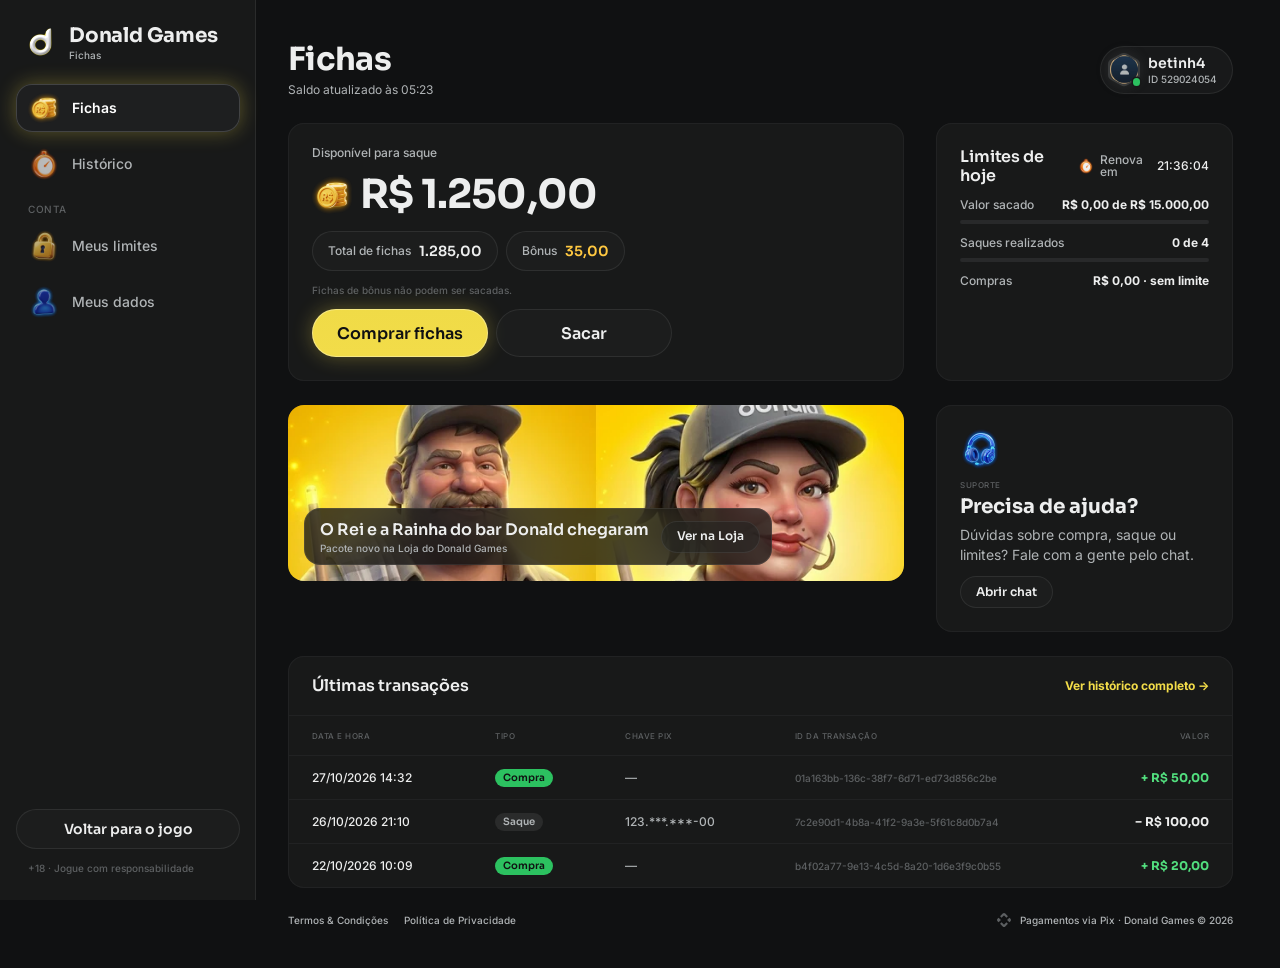
==== fichas/index.html @ b20ca2e7 "Donald Games · protótipo navegável gerado a partir do EstrelaGames (cores, logo, verso, Rei e Rainha" ====
<!doctype html>
<html lang="pt-BR">
<head>
<meta charset="utf-8">
<meta name="viewport" content="width=device-width, initial-scale=1, viewport-fit=cover">
<meta name="robots" content="noindex, nofollow">
<meta name="theme-color" content="#101112">
<title>Fichas · Donald Games</title>
<link rel="icon" href="../assets/ui/logo_icon.webp">
<link rel="preconnect" href="https://fonts.googleapis.com">
<link rel="preconnect" href="https://fonts.gstatic.com" crossorigin>
<link rel="stylesheet" href="https://fonts.googleapis.com/css2?family=Inter:wght@400;500;600;700&family=Sora:wght@600;700;800&display=swap">
<link rel="stylesheet" href="../css/tokens.css?v=20261027h">
<link rel="stylesheet" href="../css/ui.css?v=20261027h">
<link rel="stylesheet" href="fichas.css?v=20261027h">
</head>
<body>
<svg width="0" height="0" style="position:absolute" aria-hidden="true">
  <defs><clipPath id="hexclip" clipPathUnits="objectBoundingBox"><path id="hexpath" d=""/></clipPath></defs>
  <symbol id="i-chev-l-light" viewBox="0 0 320 512"><path d="M20.7 267.3c-6.2-6.2-6.2-16.4 0-22.6l192-192c6.2-6.2 16.4-6.2 22.6 0s6.2 16.4 0 22.6L54.6 256 235.3 436.7c6.2 6.2 6.2 16.4 0 22.6s-16.4 6.2-22.6 0l-192-192z"/></symbol>
  <symbol id="i-x" viewBox="0 0 384 512"><path d="M324.5 411.1c6.2 6.2 16.4 6.2 22.6 0s6.2-16.4 0-22.6L214.6 256 347.1 123.5c6.2-6.2 6.2-16.4 0-22.6s-16.4-6.2-22.6 0L192 233.4 59.5 100.9c-6.2-6.2-16.4-6.2-22.6 0s-6.2 16.4 0 22.6L169.4 256 36.9 388.5c-6.2 6.2-6.2 16.4 0 22.6s16.4 6.2 22.6 0L192 278.6 324.5 411.1z"/></symbol>
  <symbol id="i-check" viewBox="0 0 448 512"><path d="M438.6 105.4c12.5 12.5 12.5 32.8 0 45.3l-256 256c-12.5 12.5-32.8 12.5-45.3 0l-128-128c-12.5-12.5-12.5-32.8 0-45.3s32.8-12.5 45.3 0L160 338.7 393.4 105.4c12.5-12.5 32.8-12.5 45.3 0z"/></symbol>
  <symbol id="i-copy" viewBox="0 0 448 512"><path d="M208 0H332.1c12.7 0 24.9 5.1 33.9 14.1l67.9 67.9c9 9 14.1 21.2 14.1 33.9V336c0 26.5-21.5 48-48 48H208c-26.5 0-48-21.5-48-48V48c0-26.5 21.5-48 48-48zM48 128h80v64H64V448H256V416h64v48c0 26.5-21.5 48-48 48H48c-26.5 0-48-21.5-48-48V176c0-26.5 21.5-48 48-48z"/></symbol>
  <symbol id="i-pix" viewBox="0 0 24 24"><path d="M6.1 6.3 10.1 2.3a2.7 2.7 0 0 1 3.8 0l4 4-2.3 2.3-2.9-2.9a1 1 0 0 0-1.4 0L8.4 8.6 6.1 6.3zm11.8 11.4-4 4a2.7 2.7 0 0 1-3.8 0l-4-4 2.3-2.3 2.9 2.9a1 1 0 0 0 1.4 0l2.9-2.9 2.3 2.3zM2.3 10.1l1.6-1.6L7.4 12l-3.5 3.5-1.6-1.6a2.7 2.7 0 0 1 0-3.8zm19.4 0a2.7 2.7 0 0 1 0 3.8l-1.6 1.6-3.5-3.5 3.5-3.5 1.6 1.6z"/></symbol>
</svg>

<div class="fx">
  <aside class="side" id="side" aria-label="Menu"></aside>
  <div class="main">
    <header class="mtop" id="mtop"></header>
    <main class="page" id="page"></main>
    <footer class="foot" id="foot"></footer>
  </div>
</div>
<div class="veil" id="veil" hidden><section class="drawer" id="drawer" role="dialog" aria-modal="true"></section></div>
<div class="toast" id="toast"><span class="hint-pill" id="toastTxt"></span></div>

<script src="fichas.js?v=20261027h"></script>
</body>
</html>
---- css/tokens.css ----
/* Donald Games · tokens do DS EstrelaGames (Rjx31bgpOt4m1U8DVKyWtd · modo Donald Games), valores resolvidos 1:1 */
:root{
  color-scheme: dark;
  /* background */
  --bg-default:#101112; --bg-subtle:#181919; --bg-strong:#212223; --bg-raised:#28292a; --bg-inset:#010101; --bg-highlight:#ffffff14; --bg-chrome:#181919; --bg-divider:#28292a; --bg-band:#00000052;
  --bga-default-50:#10111280; --bga-default-75:#101112bf; --bga-subtle-50:#18191980; --bga-subtle-75:#181919bf;
  --bga-strong-25:#21222340; --bga-strong-50:#21222380; --bga-strong-75:#212223bf;
  --bga-secondary-16:#f2dc4929; --bga-secondary-32:#f2dc4952; --bga-accent-12:#ffc8411f;
  /* border */
  --border-muted:#ffffff14; --border-default:#212223; --border-strong:#383a3b; --border-focus:#f0db47;
  --border-hl-top:#ffffff29; --border-gold-top:#f5edb7e5; --border-gold-bottom:#f0db475c;
  /* text */
  --text-default:#edeeee; --text-muted:#b0b4b6; --text-link:#f2dc49; --text-subtle:#5d6062; --text-disabled:#454849;
  --text-brand:#f2dc49; --text-success:#52de7e; --text-error:#ff6b6e; --text-prize:#ffc841;
  --text-on-color:#ffffff; --text-on-color-muted:#ffffffd9; --text-on-color-subtle:#ffffffb2; --text-on-light:#101112;
  /* system */
  --sys-info:#fee41f; --sys-success:#2cc160; --sys-success-strong:#8cf0a9; --sys-warning:#ffbe2e; --sys-error:#ef4452;
  --sysa-success-25:#2cc16040; --sysa-error-25:#ef445240; --sysa-info-25:#3b74f540;
  --notification-error:#ef4452;
  /* effects */
  --hl-subtle:#ffffff29; --hl:#ffffff52; --hl-strong:#ffffff7a;
  --shadow-faint:#0000001f; --shadow-subtle:#0000003d; --shadow:#00000066; --shadow-strong:#00000080;
  --glow-info:#f0db4752; --glow-accent:#ffbe2e52; --glow-success:#52de7ea3; --glow-gold:#f2dc4952; --glow-blue:#f2dc49; --glow-red:#ff6b6e;
  /* surfaces */
  --surface-card-top:#181919; --surface-card-bottom:#101112; --surface-elevated-top:#28292a; --surface-elevated-bottom:#181919;
  /* buttons */
  --btn-primary-top:#f0db47; --btn-primary-bg:#796e29; --btn-secondary-border:#fee41f;
  --btn-disabled-top:#28292a; --btn-disabled-bg:#28292a; --btn-disabled-text:#454849;
  /* tabs */
  --tab-default-text:#b0b4b6; --tab-container:#212223; --input-border:#212223;
  --tab-padrao:#f0db47; --tab-padrao-tint:#f0db473d; --tab-rosa:#e93d82; --tab-rosa-tint:#e93d823d;
  /* games */
  --game-truco:#e5484d; --game-paulista:#3b74f5; --game-cacheta:#8752f2; --game-tranca:#2cc160; --game-buraco:#1f9a4a;
  --game-poker:#0fa968; --game-sinuca:#2fa35a; --game-todos:#fee41f; --game-domino:#14b8a6; --game-dama:#f76b15; --game-xadrez:#5b6cff;
  --game-paulista-tint:#3b74f53d; --game-truco-tint:#e5484d3d; --game-cacheta-tint:#8752f23d; --game-buraco-tint:#1f9a4a3d;
  /* crew */
  --crew-engenheiro:#4fb3ff; --crew-comandante:#f5c542; --crew-piloto:#ff5a36; --crew-navegador:#e86bff; --crew-explorador:#4dffb8;
  --crew-bar:#ff9f43; --crew-reis:#34d399; --crew-nobru:#3d8bff; --crew-inhui:#ff4fb0;
  /* stake / table */
  --stake-padrao-top:#4d440b; --stake-padrao-bottom:#282409; --stake-iniciante-top:#1f9a4a; --stake-iniciante-bottom:#1f502c;
  --table-card-top:#1f5a4a; --table-card-bottom:#0f2e2a; --table-stake:#ffc841;
  --plus-bg:#52de7e; --plus-icon:#101112;
  /* cards */
  --card-face:#ffffff; --card-border:#9ea2a4; --suit-red:#c72c3d; --suit-black:#141922; --back-top:#5f571e; --back-bottom:#342d00;
  /* seat timer */
  --seat-timer-track:#ffffff1f; --seat-timer:#fee41f;
  /* type */
  --f-display:"Sora", "Inter", system-ui, sans-serif;
  --f-ui:"Inter", system-ui, -apple-system, sans-serif;
  --f-call:"Industry", "Sora", sans-serif;
  /* marca · Donald Games (sobrescreve) */
  --back-top:#5f571e; --back-bottom:#282409; --btn-primary-text:#101112; --btn-primary-bg:#f2dc49; --crew-nobru:#FEE41F; --crew-inhui:#FEE41F; --crew-rainhadonald:#F2DC49;
}
/* estilos de texto do DS */
.t-d3xl{font:700 64px/1.2 var(--f-display);letter-spacing:-.02em}
.t-d2xl{font:700 48px/1.2 var(--f-display);letter-spacing:-.02em}
.t-dxl{font:700 40px/1.2 var(--f-display);letter-spacing:-.02em}
.t-dl{font:700 32px/1.2 var(--f-display);letter-spacing:-.02em}
.t-dm{font:700 24px/1.2 var(--f-display);letter-spacing:-.01em}
.t-ds{font:700 20px/1.2 var(--f-display);letter-spacing:-.01em}
.t-dxs{font:600 16px/1.2 var(--f-display)}
.t-d2xs{font:600 14px/1.2 var(--f-display)}
.t-d3xs{font:600 12px/1.2 var(--f-display)}
.t-hm{font:700 20px/1.2 var(--f-ui)}
.t-ll{font:500 16px/1 var(--f-ui)} .t-lm{font:500 14px/1 var(--f-ui)} .t-ls{font:500 12px/1 var(--f-ui)} .t-lxs{font:500 10px/1 var(--f-ui)} .t-l2xs{font:500 8px/1 var(--f-ui)}
.t-link{font:700 12px/1.5 var(--f-ui)}
.t-p2xl{font:400 20px/1.5 var(--f-ui)} .t-pm{font:400 14px/1.5 var(--f-ui)} .t-ps{font:400 12px/1.5 var(--f-ui)}
---- css/ui.css ----
/* EstrelaGames · base + componentes do DS (Apple Gamer Style · Glass). Medidas 1:1 com o Figma (frame 375). */
*{box-sizing:border-box}
html,body{height:100%;margin:0}
body{background:#05080c;color:var(--text-default);font-family:var(--f-ui);-webkit-font-smoothing:antialiased;overflow:hidden;-webkit-text-size-adjust:100%}
button{font:inherit;color:inherit;border:0;background:none;padding:0;margin:0;cursor:pointer;-webkit-tap-highlight-color:transparent;text-align:inherit}
button:focus-visible,[role="button"]:focus-visible{outline:2px solid var(--border-focus);outline-offset:2px}
/* cards clicáveis são div[role=button]: o WebKit (iPhone) não estica os filhos de um <button> com flex */
[role="button"]{cursor:pointer;-webkit-tap-highlight-color:transparent;-webkit-user-select:none;user-select:none;outline:0}
input{font:inherit;color:inherit;border:0;background:none;outline:0;padding:0;margin:0;min-width:0}
img,video{display:block;max-width:100%;user-select:none;-webkit-user-drag:none}
svg{display:block}
[hidden]{display:none!important}
.ic{flex:none;object-fit:contain;pointer-events:none}

/* ---------- aparelho ---------- */
.stage-wrap{position:fixed;inset:0;display:flex;align-items:center;justify-content:center}
.phone{position:relative;width:375px;height:812px;background:var(--bg-subtle);overflow:hidden;border-radius:48px;box-shadow:0 0 0 10px #0c1016,0 0 0 11px #2a3340,0 40px 80px rgba(0,0,0,.6);transform-origin:center;display:flex;flex-direction:column}
.status{position:relative;flex:none;height:44px;display:flex;align-items:center;justify-content:space-between;padding:0 26px 0 32px;font:600 15px/1 var(--f-ui);background:var(--bg-subtle);z-index:60;pointer-events:none}
.status .island{position:absolute;left:50%;top:10px;width:118px;height:32px;margin-left:-59px;border-radius:20px;background:#000}
.status .icons{display:flex;gap:6px;align-items:center}
.app{position:relative;flex:1;min-height:0;overflow:hidden}
@media (max-width:520px){
  .phone{width:100vw;height:100vh;height:100dvh;border-radius:0;box-shadow:none;transform:none!important}
  .status{display:none}
  .app{padding-top:env(safe-area-inset-top,0px)}
}
.scr{position:absolute;inset:0;display:flex;flex-direction:column;background:var(--bg-subtle);overflow:hidden}
.app>.scr{top:env(safe-area-inset-top,0px)}
@media (min-width:521px){.app>.scr{top:0}}
.scroll{flex:1;min-height:0;overflow-y:auto;overflow-x:hidden;-webkit-overflow-scrolling:touch;scrollbar-width:none;overscroll-behavior:contain}
.scroll::-webkit-scrollbar,.hscroll::-webkit-scrollbar{display:none}
/* linha com rolagem lateral: sem clip, sangra até a borda da tela (regra Oct 26) */
.hscroll{display:flex;overflow-x:auto;overflow-y:visible;scrollbar-width:none;margin:0 -8px;padding:0 8px;scroll-padding:0 8px;-webkit-overflow-scrolling:touch}

/* ---------- ícones 3D ---------- */
.i16{width:16px;height:16px}.i20{width:20px;height:20px}.i24{width:24px;height:24px}.i28{width:28px;height:28px}.i32{width:32px;height:32px}.i36{width:36px;height:36px}.i40{width:40px;height:40px}.i48{width:48px;height:48px}

/* ---------- header-game (Mobile · Glass) ---------- */
.hdr{position:relative;flex:none;height:64px;display:flex;align-items:center;gap:4px;padding:8px 12px;background:var(--bg-subtle);overflow:hidden;z-index:20}
.hdr::before{content:"";position:absolute;left:48px;top:-70px;width:280px;height:140px;border-radius:50%;background:var(--glow-blue);filter:blur(60px);opacity:.15;pointer-events:none}
.hdr .side{position:relative;flex:1;min-width:0;display:flex;align-items:center;gap:4px}
.hdr .logo{width:24px;height:36px;display:grid;place-items:center;flex:none}
.hdr .logo img{width:25px;height:24px}
.cpill{flex:1;min-width:0;height:34px;display:flex;align-items:center;gap:2px;padding:4px;border-radius:999px;background:linear-gradient(90deg,#52de7e1a,#21222306),var(--bga-strong-50);box-shadow:inset 0 0 0 1px var(--border-muted);overflow:hidden}
.cpill.bonus{padding:4px 8px 4px 4px;background:linear-gradient(90deg,#21222306,#ffc8411a),var(--bga-strong-50)}
.cpill .ic{width:24px;height:24px}
.cpill .t{flex:1;min-width:0;display:flex;flex-direction:column;gap:2px;text-align:left}
.cpill .t small{font:500 8px/1 var(--f-ui);color:var(--text-muted)}
.cpill .t b{font:700 12px/10px var(--f-ui);color:var(--text-default);white-space:nowrap;overflow:hidden;text-overflow:ellipsis}
.cpill.bonus .t b{color:var(--text-prize)}
.cpill .plus{width:20px;height:20px;border-radius:10px;background:var(--plus-bg);display:grid;place-items:center;flex:none}
.cpill .plus svg{width:12px;height:12px;fill:var(--plus-icon)}
.hbell{position:relative;width:36px;height:36px;border-radius:18px;background:var(--bga-strong-50);box-shadow:inset 0 0 0 1px var(--border-muted);display:grid;place-items:center;flex:none}
.hbell .ic{width:28px;height:28px}
.hbell i{position:absolute;left:28px;top:0;width:8px;height:8px;border-radius:50%;background:var(--notification-error)}
.hbell i[hidden]{display:none}

/* ---------- header-avatar (hexágono com borda da tripulação) ---------- */
.hav{position:relative;display:inline-block;flex:none;width:var(--w,44px);height:var(--h,48px)}
.hav .gl{position:absolute;left:-4.5%;top:0;width:109%;aspect-ratio:1;border-radius:50%;background:var(--cc);filter:blur(calc(var(--w,44px) * .16));opacity:.45;pointer-events:none}
.hav .hx{position:absolute;inset:0;-webkit-clip-path:url(#hexclip);clip-path:url(#hexclip);background:var(--cc)}
.hav .hx img{position:absolute;inset:2px;width:calc(100% - 4px);height:calc(100% - 4px);object-fit:cover;object-position:center top;-webkit-clip-path:url(#hexclip);clip-path:url(#hexclip);background:var(--bg-raised)}
.hav .on{position:absolute;left:77%;top:75%;width:23%;aspect-ratio:1;border-radius:50%;background:var(--sys-success);box-shadow:0 0 0 1.5px var(--bg-subtle)}
.hav.xs{--w:24px;--h:26px}.hav.s{--w:32px;--h:35px}.hav.m{--w:44px;--h:48px}.hav.l{--w:56px;--h:60px}
.hav.xs .hx img,.hav.s .hx img{inset:1.5px;width:calc(100% - 3px);height:calc(100% - 3px)}
.hav.empty{height:var(--w)}
.hav.empty .av0{position:absolute;inset:4.5%;width:91%;height:91%}
.hav.empty .add{position:absolute;left:63.6%;top:63.6%;width:27.3%;height:27.3%;border-radius:50%;background:var(--plus-bg);box-shadow:0 0 0 1.2px var(--bg-subtle);display:grid;place-items:center}
.hav.empty .add svg{width:58%;height:58%;fill:var(--plus-icon)}

/* ---------- avatar circular (avatar-estrela-games) ---------- */
.av{position:relative;display:inline-block;vertical-align:middle;flex:none;width:var(--s,48px);height:var(--s,48px);border-radius:50%;background:linear-gradient(180deg,var(--surface-elevated-top),var(--surface-elevated-bottom));box-shadow:inset 0 0 0 var(--bw,2px) #ffffff29}
.av img{position:absolute;inset:var(--bw,2px);width:calc(100% - 2*var(--bw,2px));height:calc(100% - 2*var(--bw,2px));border-radius:50%;object-fit:cover;object-position:center top}
.av.s{--s:32px;--bw:1px}.av.m{--s:48px;--bw:2px}.av.l{--s:80px;--bw:3px}.av.xl{--s:120px;--bw:4px}
.av .lvl{position:absolute;left:50%;bottom:-4px;transform:translateX(-50%);padding:1px 6px;border-radius:999px;background:var(--bg-raised);box-shadow:0 0 0 2px var(--bg-default);font:600 12px/14px var(--f-display);white-space:nowrap}
.av.empty .ph{position:absolute;inset:25%;width:50%;height:50%;fill:#ffffff52}
.av .addb{position:absolute;left:63.3%;top:63.3%;width:36.7%;height:36.7%;border-radius:50%;background:var(--plus-bg);display:grid;place-items:center;box-shadow:0 0 0 3px var(--bg-subtle)}
.av .addb svg{width:50%;height:50%;fill:#fff}

/* ---------- navbar-glass ---------- */
.nav{position:absolute;left:16px;right:16px;bottom:calc(12px + env(safe-area-inset-bottom,0px));height:64px;display:flex;align-items:stretch;padding:4px;border-radius:24px;background:var(--bga-strong-75);box-shadow:inset 0 0 0 1px var(--border-muted);-webkit-backdrop-filter:blur(24px);backdrop-filter:blur(24px);z-index:30}
.nav>button{position:relative;flex:1;min-width:0;display:flex;flex-direction:column;align-items:center;justify-content:center;border-radius:20px}
.nav>button .ic{width:32px;height:32px;opacity:.75}
.nav>button>span{font:500 10px/1 var(--f-ui);color:var(--text-subtle);white-space:nowrap}
.nav>button.on{flex:none;width:104px;justify-content:flex-end;gap:2px;padding-bottom:6px;background:var(--bga-secondary-16);box-shadow:inset 0 0 0 1px var(--hl-subtle),0 0 20px var(--glow-info)}
.nav>button.on .ic{position:absolute;left:28px;top:-14px;width:48px;height:48px;opacity:1}
.nav>button.on .lr{width:100%;display:flex;align-items:center;justify-content:space-between;padding:0 8px}
.nav>button.on .lr span{font:500 10px/1 var(--f-ui);color:var(--text-on-color)}
.nav .lr i{width:16px;height:16px;display:grid;place-items:center}
.nav .lr svg{width:10px;height:16px;fill:var(--text-on-color)}

/* ---------- game-block ---------- */
.gb{position:relative;flex:none;width:72px;height:64px;border-radius:16px;display:flex;flex-direction:column;align-items:center;justify-content:center;padding:4px 0;background:var(--tab-container);box-shadow:inset 0 0 0 1px var(--hl);font:500 10px/1 var(--f-ui);color:var(--text-on-color);white-space:nowrap}
.gb .ic{width:40px;height:40px}
.gb.on{justify-content:flex-end;padding:0 0 6px;background:var(--gc);box-shadow:0 4px 12px var(--gs,transparent)}
.gb.on .ic{position:absolute;left:50%;top:-12px;width:60px;height:60px;margin-left:-30px}
.gb .lk{position:absolute;right:4px;top:4px;width:14px;height:14px;opacity:.8}
.gb.on .lk{display:none}
.games-row{gap:8px;padding-top:12px;margin-top:-12px}
.games-row .gb{width:72px}

/* ---------- tabs ---------- */
.tabs{display:flex;gap:2px;height:44px;padding:4px;border-radius:12px;background:var(--bg-raised);box-shadow:inset 0 0 0 1px var(--input-border)}
.tabs>button{position:relative;flex:1;min-width:0;height:34px;border-radius:8px;display:flex;align-items:center;justify-content:center;padding:8px 16px;font:500 12px/1 var(--f-ui);color:var(--tab-default-text);white-space:nowrap}
.tabs>button.on{background:var(--tc-tint);font:700 12px/18px var(--f-ui);color:var(--text-default)}
.tabs>button.on::after{content:"";position:absolute;left:50%;bottom:0;width:24px;height:3px;margin-left:-12px;border-radius:2px;background:var(--tc);box-shadow:0 0 8px var(--tc)}
.tabs>button .lk{font:500 9px/1 var(--f-ui);margin-left:4px;opacity:.7}
.tabs{--tc:var(--tab-padrao);--tc-tint:var(--tab-padrao-tint)}
.tabs.t-azul{--tc:var(--game-paulista);--tc-tint:var(--game-paulista-tint)}
.tabs.t-vermelha{--tc:var(--game-truco);--tc-tint:var(--game-truco-tint)}
.tabs.t-roxa{--tc:var(--game-cacheta);--tc-tint:var(--game-cacheta-tint)}
.tabs.t-verde{--tc:var(--game-buraco);--tc-tint:var(--game-buraco-tint)}
.tabs.t-rosa{--tc:var(--tab-rosa);--tc-tint:var(--tab-rosa-tint)}

/* ---------- button-glass ---------- */
.btn{display:inline-flex;align-items:center;justify-content:center;gap:8px;white-space:nowrap;transition:transform .12s,filter .12s;flex:none}
.btn:active{transform:scale(.97)}
.btn.l{height:48px;padding:0 24px;border-radius:24px;font:600 16px/1.2 var(--f-display)}
.btn.m{height:40px;padding:0 20px;border-radius:20px;font:600 14px/1.2 var(--f-display)}
.btn.s{height:32px;padding:0 16px;border-radius:16px;font:600 12px/1.2 var(--f-display)}
.btn.xl{height:56px;padding:0 24px;border-radius:28px;font:600 16px/1.2 var(--f-display)}
.btn.m44{height:44px;border-radius:22px}
.btn.pri{background:linear-gradient(180deg,var(--btn-primary-top),var(--btn-primary-bg));box-shadow:inset 0 0 0 1px var(--hl),0 0 20px var(--glow-info);color:var(--btn-primary-text)}
.btn.sec{background:var(--bga-strong-50);box-shadow:inset 0 0 0 1px var(--border-muted);color:var(--text-default)}
.btn:disabled,.btn.dis{background:var(--btn-disabled-bg);box-shadow:none;color:var(--btn-disabled-text);pointer-events:none}
.btn.danger-txt{background:none;box-shadow:none;color:var(--text-error);font:500 14px/1 var(--f-ui)}
.btn.fill{flex:1;min-width:0}
.btn.wide{width:100%}
.btn .ic{width:20px;height:20px}

/* ---------- button-icon ---------- */
.bicon{width:40px;height:40px;border-radius:20px;display:grid;place-items:center;flex:none;background:var(--bga-strong-50);box-shadow:inset 0 0 0 1px var(--border-muted)}
.bicon .ic{width:24px;height:24px}
.bicon.s{width:32px;height:32px;border-radius:16px}.bicon.s .ic{width:20px;height:20px}
.bicon svg{width:14px;height:14px;fill:var(--text-default)}
.bicon.s28{width:28px;height:28px;border-radius:14px}.bicon.s28 svg{width:16px;height:16px}

/* ---------- tag ---------- */
.tag{display:inline-flex;align-items:center;gap:4px;padding:2px 8px;border-radius:999px;font:600 12px/14px var(--f-display);white-space:nowrap;flex:none}
.tag.neutral{background:#ffffff14;color:var(--text-muted)}
.tag.gold{background:#f2dc4929;color:var(--text-brand);box-shadow:inset 0 0 0 1px #f5edb78c}
.tag.success{background:var(--sys-success);color:var(--bg-default)}
.tag.danger{background:var(--sys-error);color:var(--text-default)}
.tag.info{background:var(--sys-info);color:var(--text-default)}
.tag.live{background:var(--sys-error);color:var(--text-default)}
.tag.beginner{background:var(--game-buraco);color:var(--text-default)}

/* ---------- section-title ---------- */
.stitle{display:flex;align-items:center;justify-content:space-between;gap:16px}
.stitle .tx{flex:1;min-width:0;display:flex;flex-direction:column;gap:2px}
.stitle b{font:700 20px/1.2 var(--f-display);letter-spacing:-.01em}
.stitle small{font:500 12px/1 var(--f-ui);color:var(--text-muted)}
.trow{display:flex;align-items:center;justify-content:space-between;gap:8px}
.trow b{font:600 14px/1.2 var(--f-display)}
.trow small{font:500 10px/1 var(--f-ui);color:var(--text-subtle)}

/* ---------- page-top ---------- */
.ptop{flex:none;display:flex;align-items:center;justify-content:space-between;gap:8px;padding:8px;min-height:45px}
.ptop .l{display:flex;align-items:center;gap:8px;min-width:0}
.ptop .back{width:28px;height:28px;border-radius:14px;display:grid;place-items:center;background:var(--bga-strong-50);box-shadow:inset 0 0 0 1px var(--border-muted);flex:none}
.ptop .back svg{width:10px;height:16px;fill:var(--text-default)}
.ptop .tx{display:flex;flex-direction:column;min-width:0}
.ptop .tx b{font:600 16px/1.2 var(--f-display);white-space:nowrap;overflow:hidden;text-overflow:ellipsis}
.ptop .tx small{display:flex;align-items:center;gap:4px;font:500 10px/1 var(--f-ui);color:var(--text-muted)}
.ptop .tx small i{width:6px;height:6px;border-radius:50%;background:var(--sys-success)}

/* ---------- input-search / input ---------- */
.search{display:flex;align-items:center;gap:8px;height:40px;padding:0 16px 0 12px;border-radius:20px;background:var(--bga-strong-50);box-shadow:inset 0 0 0 1px var(--border-muted)}
.search svg{width:16px;height:16px;fill:var(--text-muted);flex:none}
.search input{flex:1;font:500 12px/1 var(--f-ui);color:var(--text-default)}
.search input::placeholder{color:var(--text-muted)}
.field{display:flex;flex-direction:column;gap:8px}
.field>label{font:500 14px/1 var(--f-ui);color:var(--text-default)}
.field .box{display:flex;align-items:center;gap:8px;height:40px;padding:8px 12px;border-radius:12px;background:var(--bga-strong-50);box-shadow:inset 0 0 0 1px var(--border-muted)}
.field .box:focus-within{box-shadow:inset 0 0 0 1px var(--border-focus)}
.field .box input{flex:1;font:400 14px/1.5 var(--f-ui);color:var(--text-default)}
.field .box input::placeholder{color:var(--text-disabled)}
.field .box button svg{width:20px;height:20px;fill:var(--text-muted)}

/* ---------- otp ---------- */
.otp{display:flex;gap:8px;justify-content:center}
.otp .bx{width:48px;height:56px;border-radius:12px;background:#ffffff14;display:grid;place-items:center;font:700 24px/1.2 var(--f-display);color:var(--text-default);box-shadow:inset 0 0 0 1px var(--border-muted)}
.otp .bx.act{background:#ffffff1f;box-shadow:inset 0 0 0 2px var(--border-focus),0 0 12px var(--glow-info)}
.otp .bx.act::after{content:"";width:2px;height:24px;background:var(--border-focus);animation:blink 1s steps(1) infinite}
@keyframes blink{50%{opacity:0}}
.otp-in{position:absolute;opacity:0;pointer-events:none;width:1px;height:1px}

/* ---------- progress ---------- */
.prog{height:4px;border-radius:999px;background:#ffffff1f;overflow:hidden;flex:1}
.prog i{display:block;height:100%;border-radius:inherit;background:var(--tab-padrao);transition:width .3s}

/* ---------- stake-pill ---------- */
.stakes{position:relative;height:128px;overflow:hidden;margin:0 -8px}
.stakes .track{position:absolute;top:8px;left:50%;transform:translateX(-50%);display:flex;align-items:center;gap:8px;height:112px}
.sp{position:relative;flex:none;display:flex;flex-direction:column;border-radius:16px;padding:4px 4px 0;background:linear-gradient(180deg,var(--surface-elevated-top),var(--surface-card-bottom));box-shadow:inset 0 0 0 1px #ffffff29,0 16px 40px var(--shadow);transition:width .25s,height .25s}
.sp .st{position:relative;flex:1;align-self:stretch;border-radius:12px;display:flex;flex-direction:column;align-items:center;justify-content:center;gap:4px;background:linear-gradient(180deg,var(--stake-padrao-top),var(--stake-padrao-bottom));box-shadow:inset 0 0 0 1px var(--hl-subtle),inset 0 2px 8px var(--shadow)}
.sp .v{display:flex;align-items:center;gap:4px;font:600 14px/1.2 var(--f-display);white-space:nowrap}
.sp .v .ic{width:14px;height:14px}
.sp .q{position:absolute;top:4px;right:4px;display:flex;align-items:center;gap:3px;padding:2px 5px;border-radius:8px;background:var(--bga-strong-50);font:500 8px/1 var(--f-ui);white-space:nowrap}
.sp .q::before{content:"";width:5px;height:5px;border-radius:50%;background:var(--sys-success)}
.sp .tg{padding:2px 6px;border-radius:6px;background:var(--bga-strong-50);font:500 8px/1 var(--f-ui);color:var(--text-success)}
.sp .ft{flex:none;display:flex;align-items:center;justify-content:center;gap:3px;padding:4px 0 5px;white-space:nowrap}
.sp .ft small{font:500 8px/1 var(--f-ui);color:var(--text-muted)}
.sp .ft b{font:500 8px/1 var(--f-ui)}
.sp.ini .st{background:linear-gradient(180deg,var(--stake-iniciante-top),var(--stake-iniciante-bottom))}
.sp.S{width:68px;height:68px;padding:4px}
.sp.S .q,.sp.S .ft,.sp.S .tg{display:none}
.sp.M{width:88px;height:88px}
.sp.M .v{font:600 16px/1.2 var(--f-display)} .sp.M .v .ic{width:18px;height:18px}
.sp.L{width:112px;height:112px}
.sp.L .v{font:700 20px/1.2 var(--f-display);letter-spacing:-.01em} .sp.L .v .ic{width:24px;height:24px}
.sp.L .ft b{font:500 10px/1 var(--f-ui)}
.sp.on{box-shadow:inset 0 0 0 2px var(--btn-secondary-border),0 0 20px var(--glow-info)}
.sp.on .st{background:linear-gradient(180deg,var(--btn-primary-top),var(--btn-primary-bg))}
.sp.on.ini .st{background:linear-gradient(180deg,var(--stake-iniciante-top),var(--stake-iniciante-bottom))}
.stake-grid{display:grid;grid-template-columns:repeat(3,minmax(0,1fr));gap:12px}
.stake-grid .sp{width:auto;height:88px}

/* ---------- table-glass (mesa aberta) ---------- */
.tg-row{display:grid;grid-template-columns:repeat(2,minmax(0,1fr));gap:16px 8px}
.tgl{position:relative;height:92px;border-radius:46px;padding:4px;display:flex;background:linear-gradient(180deg,var(--surface-elevated-top),var(--surface-card-bottom));box-shadow:inset 0 0 0 1px #ffffff29,0 16px 40px var(--shadow);text-align:left}
.tgl .felt{flex:1;align-self:stretch;min-width:0;display:flex;align-items:center;padding:10px 12px 6px 70px;border-radius:41px;background:linear-gradient(180deg,var(--table-card-top),var(--table-card-bottom));box-shadow:inset 0 0 0 1px var(--hl-subtle),inset 0 2px 8px var(--shadow)}
.tgl .vals{display:flex;flex-direction:column;gap:4px;min-width:0}
.tgl .vals b{font:600 14px/1.2 var(--f-display);color:var(--table-stake);white-space:nowrap}
.tgl .vals small{font:500 10px/1 var(--f-ui);color:#ffffffb2;white-space:nowrap}
.tgl .seats{display:flex;align-items:center;gap:2px;height:20px}
.tgl .seats .pl{display:flex}
.tgl .seats .pl span{width:20px;height:20px;border-radius:10px;overflow:hidden;background:var(--cc);margin-right:-6px;box-shadow:0 0 0 1px var(--table-card-bottom)}
.tgl .seats .pl span img{width:100%;height:100%;object-fit:cover;object-position:center top}
.tgl .seats em{font:600 12px/14px var(--f-display);font-style:normal;margin-left:8px}
.tgl .tab{position:absolute;left:50%;top:-8px;transform:translateX(-50%);padding:2px 8px;border-radius:8px;background:var(--surface-elevated-top);box-shadow:inset 0 0 0 1px var(--border-muted);font:500 10px/12px var(--f-ui);color:var(--text-subtle);white-space:nowrap}
.tgl .deck{position:absolute;left:14px;top:25px;width:52px;height:52px}
.tgl.locked .felt>*{opacity:.55}
.tgl.pool{border-radius:16px}
.tgl.pool .felt{border-radius:12px;position:relative;overflow:hidden;background:linear-gradient(180deg,#2fa35a,#145c32)}
.tgl.pool .felt::before{content:"";position:absolute;left:30%;top:0;bottom:0;border-left:1px solid #ffffff29}
.tgl.pool .pk{position:absolute;width:10px;height:10px;border-radius:50%;background:#000000b2;box-shadow:inset 0 0 0 1px #ffffff1f}

/* ---------- action-tile ---------- */
.atile{width:80px;height:64px;border-radius:16px;display:flex;flex-direction:column;align-items:center;justify-content:center;background:var(--bga-strong-50);box-shadow:inset 0 0 0 1px var(--border-muted);font:600 14px/1.2 var(--f-display);flex:none}
.atile .ic{width:28px;height:28px}

/* ---------- bottom sheet (sheet glass) ---------- */
.veil{position:absolute;inset:0;z-index:50;background:var(--bga-default-75);display:flex;align-items:flex-end;animation:fade .2s both}
.bsheet{position:relative;width:100%;max-height:calc(100% - 24px);display:flex;flex-direction:column;align-items:stretch;gap:12px;padding:8px 12px calc(24px + env(safe-area-inset-bottom,0px));border-radius:24px 24px 0 0;background:var(--bg-subtle);box-shadow:inset 0 1px 0 var(--hl-subtle),0 16px 40px var(--shadow);animation:up .28s cubic-bezier(.2,.9,.3,1) both;overflow:hidden}
.bsheet.g16{gap:16px}
.bsheet .handle{width:36px;height:4px;border-radius:2px;background:var(--border-muted);align-self:center;flex:none}
.bsheet .scroll{margin:0 -12px;padding:0 12px}
.sh-h{display:flex;align-items:center;gap:12px;flex:none}
.sh-h>.ic{width:36px;height:36px}
.sh-h .tx{flex:1;min-width:0;display:flex;flex-direction:column;gap:2px}
.sh-h .tx b{font:600 16px/1.2 var(--f-display)}
.sh-h .tx small{font:500 10px/1.2 var(--f-ui);color:var(--text-subtle)}
.sh-h .tx small.ok{display:flex;align-items:center;gap:6px;color:var(--sys-success)}
.sh-h .tx small.ok::before{content:"";width:8px;height:8px;border-radius:50%;background:var(--sys-success)}
.xbtn{width:32px;height:32px;border-radius:16px;display:grid;place-items:center;background:var(--bga-strong-50);box-shadow:inset 0 0 0 1px var(--border-muted);flex:none}
.xbtn svg{width:14px;height:14px;fill:var(--text-default)}
@keyframes up{from{transform:translateY(100%)}to{transform:none}}
@keyframes fade{from{opacity:0}}
@keyframes pop{from{transform:scale(.3);opacity:0}}

/* ---------- hint (pílula) / toast ---------- */
.hint-pill{display:inline-flex;align-items:center;gap:4px;padding:4px 12px;border-radius:999px;background:var(--bga-strong-75);box-shadow:inset 0 0 0 1px var(--hl-subtle);font:500 10px/1.2 var(--f-ui);color:var(--text-default);white-space:nowrap;-webkit-backdrop-filter:blur(12px);backdrop-filter:blur(12px)}
.toast{position:absolute;left:50%;top:72px;transform:translate(-50%,-8px);opacity:0;transition:opacity .2s,transform .2s;z-index:90;pointer-events:none;max-width:calc(100% - 32px)}
.toast .hint-pill{font-size:11px;padding:6px 14px;white-space:normal;text-align:center}
.toast.show{opacity:1;transform:translate(-50%,0)}

/* ---------- list / cells ---------- */
.cell{display:flex;flex-direction:column;gap:2px;padding:8px;border-radius:12px;background:var(--bga-strong-50);box-shadow:inset 0 0 0 1px var(--border-muted);min-width:0;flex:1}
.cell small{font:500 10px/1 var(--f-ui);color:var(--text-subtle)}
.cell b{font:600 14px/1.2 var(--f-display);white-space:nowrap}
.card-raised{border-radius:16px;background:var(--bg-raised)}
.muted{color:var(--text-muted)}.subtle{color:var(--text-subtle)}.prize{color:var(--text-prize)}.ok{color:var(--text-success)}.err{color:var(--text-error)}

@media (prefers-reduced-motion: reduce){*,*::before,*::after{animation-duration:.01ms!important;animation-iteration-count:1!important;transition-duration:.01ms!important}}
---- fichas/fichas.css ----
/* Donald Games · Fichas (página fora do app). Usa os tokens e componentes do app (../css/tokens.css + ui.css: .btn, .tabs, .tag, .field, .xbtn, .hav, .toast).
   Celular (Figma W01–W09, 375): header + abas + cartões empilhados, comprar/sacar em tela cheia.
   Computador ≥ 1024 (Figma DW01–DW09, 1920): menu 256 à esquerda, conteúdo 1312 (grade 864 + 416, gap 32), comprar/sacar num drawer de 480. */
html,body{height:auto;min-height:100%}
html{scrollbar-gutter:stable}
body{overflow:auto;background:var(--bg-default)}
body.lock{overflow:hidden}
a{color:inherit;text-decoration:none}
.od{display:none}
.fx{min-height:100vh;display:flex}
.main{flex:1;min-width:0;display:flex;flex-direction:column}
.ic{width:24px;height:24px}

/* ---------- celular: header + abas ---------- */
.side{display:none}
.mtop{position:sticky;top:0;z-index:20;display:flex;flex-direction:column;background:var(--bg-default);padding-top:env(safe-area-inset-top,0px)}
.mtop .row{display:flex;align-items:center;gap:12px;height:60px;padding:0 16px 0 12px;box-shadow:inset 0 -1px 0 var(--border-muted)}
.bk{width:32px;height:32px;border-radius:16px;display:grid;place-items:center;flex:none;background:var(--bga-strong-50);box-shadow:inset 0 0 0 1px var(--border-muted)}
.bk svg{width:10px;height:16px;fill:var(--text-brand)}
.brand{flex:1;min-width:0;display:flex;align-items:center;gap:12px}
.brand img{width:33px;height:32px}
.brand span{display:flex;flex-direction:column;gap:2px}
.brand b{font:700 20px/1.2 var(--f-display);letter-spacing:-.01em}
.brand small{font:500 10px/1 var(--f-ui);color:var(--text-muted)}
.mtop .tabs{margin:12px 12px 0}
.mtop .tabs>button{height:36px}

.page{display:flex;flex-direction:column;gap:12px;padding:12px 12px 0}
.ptitle{display:none}
.ptitle.mob{display:flex;padding:8px 4px 0}
.ptitle .tx{display:flex;flex-direction:column;gap:4px}
.ptitle h1{margin:0;font:700 20px/1.2 var(--f-display);letter-spacing:-.01em}
.ptitle .tx small{font:400 12px/1.4 var(--f-ui);color:var(--text-muted)}
.ptitle .r{display:none}

.card{display:flex;flex-direction:column;gap:16px;padding:16px;border-radius:16px;background:var(--bg-subtle);box-shadow:inset 0 0 0 1px var(--border-default)}
.grid,.col{display:flex;flex-direction:column;gap:12px}

/* saldo */
.bal{gap:12px}
.bal .lbl{font:500 12px/1 var(--f-ui);color:var(--text-muted)}
.amt{display:flex;align-items:center;gap:8px}
.amt .ic{width:32px;height:32px}
.amt b{font:700 32px/1.2 var(--f-display);letter-spacing:-.02em}
.chips{display:flex;flex-wrap:wrap;gap:8px}
.chip{display:inline-flex;align-items:center;gap:8px;height:40px;padding:0 16px;border-radius:20px;background:var(--bga-strong-50);box-shadow:inset 0 0 0 1px var(--border-muted)}
.chip small{font:500 12px/1 var(--f-ui);color:var(--text-muted)}
.chip b{font:600 14px/1.2 var(--f-display)}
.prize{color:var(--text-prize)}
.bal .bnote{font:500 10px/1.4 var(--f-ui);color:var(--text-subtle)}
.acts{display:grid;grid-template-columns:repeat(2,minmax(0,1fr));gap:8px}
.acts .btn{width:100%}

/* limites */
.lim{gap:12px}
.lh{display:flex;align-items:center;justify-content:space-between;gap:8px}
.lh>b{font:700 20px/1.2 var(--f-display);letter-spacing:-.01em}
.renew{display:flex;align-items:center;gap:6px}
.renew .ic{width:16px;height:16px}
.renew small{font:500 12px/1 var(--f-ui);color:var(--text-muted)}
.renew b{font:500 12px/1 var(--f-ui)}
.lrow{display:flex;align-items:center;justify-content:space-between;gap:8px;font:500 14px/1.2 var(--f-ui);color:var(--text-muted)}
.lrow b{font:700 14px/1.2 var(--f-ui);color:var(--text-default);text-align:right}
.lbar{display:block;height:4px;margin-top:-4px;border-radius:2px;background:var(--bg-raised);overflow:hidden}
.lbar i{display:block;height:100%;border-radius:2px;background:var(--tab-padrao)}

/* banner da Loja */
.banner{position:relative;height:168px;border-radius:16px;overflow:hidden;box-shadow:inset 0 0 0 1px var(--border-default)}
.banner>img{width:100%;height:100%;object-fit:cover;object-position:center 30%}
.banner .gl{position:absolute;left:12px;right:12px;bottom:12px;display:flex;align-items:center;gap:12px;padding:12px 12px 12px 16px;border-radius:16px;background:var(--bga-default-75);-webkit-backdrop-filter:blur(24px);backdrop-filter:blur(24px);box-shadow:inset 0 0 0 1px var(--border-muted)}
.banner .gl>span{flex:1;min-width:0;display:flex;flex-direction:column;gap:4px}
.banner .gl b{font:600 14px/1.2 var(--f-display);white-space:nowrap;overflow:hidden;text-overflow:ellipsis}
.banner .gl small{font:500 10px/1 var(--f-ui);color:var(--text-muted)}

/* suporte */
.help{flex-direction:row;align-items:center;gap:12px}
.help>.ic{width:40px;height:40px}
.help .tx{flex:1;min-width:0;display:flex;flex-direction:column;gap:2px}
.help .k{display:none}
.help .tx b{font:600 16px/1.2 var(--f-display)}
.help .tx>span{font:500 12px/1.3 var(--f-ui);color:var(--text-muted)}

/* transações */
.txs{padding:0;gap:0;overflow:hidden}
.th{display:flex;align-items:center;justify-content:space-between;padding:16px;box-shadow:inset 0 -1px 0 var(--border-default)}
.th b{font:600 16px/1.2 var(--f-display)}
.th a{font:700 12px/1.5 var(--f-ui);color:var(--text-link)}
.tbl{display:none}
.tlist{display:flex;flex-direction:column}
.trow{display:flex;align-items:center;justify-content:space-between;gap:12px;padding:16px;box-shadow:inset 0 -1px 0 var(--border-default)}
.trow:last-child{box-shadow:none}
.trow span{display:flex;flex-direction:column;gap:6px}
.trow .l{align-items:flex-start}
.trow .r{align-items:flex-end;text-align:right}
.trow small{font:500 12px/1 var(--f-ui);color:var(--text-muted)}
.trow .r small{font-size:10px;color:var(--text-subtle)}
.trow b{font:700 14px/1.2 var(--f-display)}
.ok{color:var(--text-success)!important}
.tag{font-size:12px;padding:3px 10px}

/* histórico: no celular cada bloco é um cartão */
.hist{background:none;box-shadow:none;padding:0;gap:12px}
.hbar{display:flex;flex-direction:column;gap:12px}
.hbar .tabs>button{height:36px}
.flt{display:flex;gap:8px}
.fbtn,.search{display:flex;align-items:center;gap:8px;height:40px;padding:0 12px;border-radius:12px;background:var(--bg-subtle);box-shadow:inset 0 0 0 1px var(--border-default);font:500 14px/1 var(--f-ui)}
.fbtn{flex:none}
.fbtn .ic,.search .ic{width:20px;height:20px}
.search{flex:1;min-width:0}
.search input{flex:1;font:400 14px/1.5 var(--f-ui)}
.search input::placeholder{color:var(--text-muted)}
.sum{display:grid;grid-template-columns:repeat(3,minmax(0,1fr));gap:8px;padding:16px;border-radius:16px;background:var(--bg-subtle);box-shadow:inset 0 0 0 1px var(--border-default)}
.sum div{display:flex;flex-direction:column;gap:6px}
.sum small{font:500 10px/1 var(--f-ui);color:var(--text-subtle);text-transform:uppercase;letter-spacing:.04em}
.sum div:last-child{text-align:right}
.sum b{font:700 20px/1.2 var(--f-display);letter-spacing:-.01em}
.hl{display:flex;flex-direction:column;border-radius:16px;background:var(--bg-subtle);box-shadow:inset 0 0 0 1px var(--border-default);overflow:hidden}
.hl .trow{box-shadow:inset 0 -1px 0 var(--border-default)}
.pag{padding:16px;text-align:center;font:500 10px/1 var(--f-ui);color:var(--text-subtle)}
.empty{margin:0;padding:32px 16px;text-align:center;font:500 14px/1.4 var(--f-ui);color:var(--text-muted)}

/* dados + avisos */
.dados{gap:0;padding:4px 16px}
.dados div{display:flex;flex-direction:column;gap:6px;padding:12px 0;box-shadow:inset 0 -1px 0 var(--border-default)}
.dados div:last-child{box-shadow:none}
.dados small{font:500 12px/1 var(--f-ui);color:var(--text-muted)}
.dados b{font:500 16px/1.2 var(--f-ui)}
.tip{margin:0;padding:12px;border-radius:12px;background:var(--bg-subtle);box-shadow:inset 0 0 0 1px var(--border-default);font:500 12px/1.4 var(--f-ui);color:var(--text-muted)}

/* rodapé */
.foot{display:flex;flex-direction:column;align-items:center;gap:12px;padding:24px 16px calc(24px + env(safe-area-inset-bottom,0px));font:500 10px/1 var(--f-ui);color:var(--text-subtle)}
.foot .lk{display:flex;gap:16px}
.foot .lk a{color:var(--text-muted)}
.foot .pix{display:flex;align-items:center;gap:8px;color:var(--text-muted)}
.foot .pix svg{width:16px;height:16px;fill:var(--text-subtle)}

/* ---------- comprar / sacar ---------- */
.veil{position:fixed;inset:0;z-index:60;background:var(--bga-default-75);animation:fade .2s both}
.drawer{position:absolute;inset:0;display:flex;flex-direction:column;background:var(--bg-default);overflow-y:auto;animation:dIn .22s ease-out both}
@keyframes fade{from{opacity:0}}
@keyframes dIn{from{transform:translateY(16px);opacity:0}}
.dh{position:sticky;top:0;z-index:2;display:flex;align-items:center;justify-content:space-between;padding:calc(16px + env(safe-area-inset-top,0px)) 16px 16px;background:var(--bg-subtle);box-shadow:inset 0 -1px 0 var(--border-muted)}
.dh b{font:700 20px/1.2 var(--f-display);letter-spacing:-.01em}
.xbtn svg{fill:var(--text-brand)}
.steps{display:flex;align-items:center;gap:8px;margin:0;padding:16px;list-style:none}
.steps>b{flex:1;min-width:8px;height:1px;background:var(--border-default)}
.steps li{display:flex;align-items:center;gap:8px;font:500 12px/1 var(--f-ui);color:var(--text-muted);white-space:nowrap}
.steps i{width:24px;height:24px;border-radius:12px;display:grid;place-items:center;font:500 10px/1 var(--f-ui);font-style:normal;background:var(--bga-strong-50);box-shadow:inset 0 0 0 1.5px var(--border-strong)}
.steps i svg{width:10px;height:10px;fill:var(--text-default)}
.steps li.on{color:var(--text-default)}
.steps li.on i,.steps li.done i{box-shadow:inset 0 0 0 1.5px var(--btn-secondary-border),0 0 8px var(--glow-info)}
.db{display:flex;flex-direction:column;gap:16px;padding:8px 16px calc(32px + env(safe-area-inset-bottom,0px))}
.bmini{display:flex;align-items:center;gap:12px;padding:12px 16px;border-radius:16px;background:var(--bg-subtle);box-shadow:inset 0 0 0 1px var(--border-default)}
.bmini .ic{width:32px;height:32px}
.bmini span{display:flex;flex-direction:column;gap:2px}
.bmini .a{flex:1}.bmini .b{align-items:flex-end}
.bmini small{font:500 10px/1 var(--f-ui);color:var(--text-muted)}
.bmini .a b{font:700 20px/1.2 var(--f-display);letter-spacing:-.01em}
.bmini .b b{font:600 14px/1.2 var(--f-display);color:var(--text-brand)}
.q{margin:0;font:500 14px/1.2 var(--f-ui);color:var(--text-muted)}
.amts{display:grid;grid-template-columns:repeat(4,minmax(0,1fr));gap:8px;margin-top:-4px}
.amts button{height:36px;border-radius:18px;text-align:center;background:var(--bga-strong-50);box-shadow:inset 0 0 0 1px var(--border-muted);font:600 14px/1.2 var(--f-display)}
.amts button.on{background:linear-gradient(180deg,var(--btn-primary-top),var(--btn-primary-bg));box-shadow:inset 0 0 0 1px var(--hl),0 0 12px var(--glow-info)}
.field .box{height:40px;background:var(--bg-default);box-shadow:inset 0 0 0 1px var(--text-muted)}
.info{display:flex;align-items:center;gap:12px;padding:12px;border-radius:12px;background:var(--bg-subtle);box-shadow:inset 0 0 0 1px var(--border-default);font:500 12px/1.3 var(--f-ui);color:var(--text-muted)}
.info svg{width:20px;height:20px;flex:none;fill:var(--text-subtle)}
.info svg.ok{fill:var(--sys-success)}
.note{margin:0;padding:12px;border-radius:12px;background:var(--bg-subtle);box-shadow:inset 0 0 0 1px var(--border-default);font:500 10px/1.4 var(--f-ui);color:var(--text-muted)}
.db .note:first-of-type{margin-top:8px}
.qr{width:200px;height:200px;align-self:center;border-radius:16px;background:#fff;padding:16px}
.qr svg{width:100%;height:100%}
.exp{display:flex;align-items:center;justify-content:center;gap:8px;margin:0;font:500 14px/1 var(--f-ui);color:var(--text-brand)}
.exp .ic{width:16px;height:16px}
.code{display:flex;align-items:center;gap:8px;padding:8px 8px 8px 12px;border-radius:12px;background:var(--bg-subtle);box-shadow:inset 0 0 0 1px var(--border-default)}
.code span{flex:1;min-width:0;overflow:hidden;text-overflow:ellipsis;white-space:nowrap;font:400 14px/1.5 var(--f-ui);color:var(--text-muted)}
.code .xbtn svg{fill:var(--text-default)}
.btn .bi{width:18px;height:18px;fill:currentColor}
.cap{margin:0;text-align:center;font:500 10px/1.4 var(--f-ui);color:var(--text-subtle)}
.fin,.idv{display:flex;flex-direction:column;align-items:center;gap:16px;padding-top:8px;text-align:center}
.fin h2,.idv h2{margin:0;font:700 24px/1.2 var(--f-display);letter-spacing:-.01em}
.fin p,.idv p{margin:0;font:400 14px/1.5 var(--f-ui);color:var(--text-muted)}
.okc{width:48px;height:48px;border-radius:24px;display:grid;place-items:center;background:var(--sys-success);box-shadow:0 0 16px var(--glow-success)}
.okc svg{width:22px;height:22px;fill:var(--bg-default)}
.big{display:flex;align-items:center;gap:8px;font:700 24px/1.2 var(--f-display)}
.big .ic{width:28px;height:28px}
.idv>.ic{width:48px;height:48px}
.fin .btn{width:100%}
.fin .btn .ic{width:20px;height:20px}
.toast{position:fixed;left:50%;top:24px;z-index:80}

/* ---------- computador ---------- */
@media (min-width:1024px){
  .od{display:inline}
  .om{display:none}
  .mtop{display:none}
  .side{position:sticky;top:0;height:100vh;width:256px;flex:none;display:flex;flex-direction:column;gap:24px;padding:24px 16px;background:var(--bg-subtle);box-shadow:inset -1px 0 0 var(--border-muted)}
  .side .brand{flex:none;padding:0 8px}
  .side nav{display:flex;flex-direction:column;gap:8px}
  .side .it{display:flex;align-items:center;gap:12px;height:48px;padding:0 12px;border-radius:16px;font:500 14px/1 var(--f-ui);color:var(--text-muted);transition:background .15s,color .15s}
  .side .it .ic{width:32px;height:32px;opacity:.75}
  .side .it:hover{background:var(--bga-strong-50);color:var(--text-default)}
  .side .it.on{background:var(--bga-strong-75);box-shadow:inset 0 0 0 1px var(--hl-subtle),0 0 20px var(--glow-info);color:var(--text-on-color);font-weight:600}
  .side .it.on .ic{opacity:1}
  .side .lb{padding:8px 12px 0;font:500 10px/1 var(--f-ui);letter-spacing:.06em;text-transform:uppercase;color:var(--text-subtle)}
  .side .sft{margin-top:auto;display:flex;flex-direction:column;gap:12px}
  .side .sft small{padding:0 12px;font:500 10px/1.5 var(--f-ui);color:var(--text-subtle)}
  .page{width:100%;max-width:1376px;margin:0 auto;padding:40px 32px 0;gap:24px}
  .ptitle,.ptitle.mob{display:flex;align-items:center;justify-content:space-between;gap:24px;padding:0}
  .ptitle h1{font:700 32px/1.2 var(--f-display);letter-spacing:-.02em}
  .ptitle .r{display:flex;align-items:center;gap:16px}
  .avail{display:flex;flex-direction:column;align-items:flex-end;gap:4px}
  .avail small{font:500 10px/1 var(--f-ui);color:var(--text-muted)}
  .avail b{font:700 14px/1.2 var(--f-display);color:var(--text-success)}
  .me{display:flex;align-items:center;gap:8px;height:48px;padding:0 16px 0 8px;border-radius:24px;background:var(--bga-strong-50);box-shadow:inset 0 0 0 1px var(--border-muted)}
  .me span{display:flex;flex-direction:column;gap:4px}
  .me b{font:600 14px/1 var(--f-display)}
  .me small{font:500 10px/1 var(--f-ui);color:var(--text-muted)}
  .card{padding:24px}
  .grid{display:grid;grid-template-columns:minmax(0,864fr) minmax(0,416fr);gap:24px 32px}
  .txs{grid-column:1/-1;padding:0}
  .col{max-width:864px;gap:16px}
  .amt .ic{width:40px;height:40px}
  .amt b{font:700 40px/1.2 var(--f-display)}
  .acts{display:flex}
  .acts .btn{width:176px}
  .lh>b{font:600 16px/1.2 var(--f-display)}
  .col .lh>b{font:700 20px/1.2 var(--f-display)}
  .lrow{font-size:12px}.lrow b{font-size:12px}
  .banner{height:176px}
  .banner .gl{left:16px;right:auto;bottom:16px}
  .banner .gl b{font-size:16px}
  .help{flex-direction:column;align-items:flex-start;gap:12px}
  .help .tx{gap:6px}
  .help .k{display:block;font:500 8px/1 var(--f-ui);letter-spacing:.06em;text-transform:uppercase;color:var(--text-subtle)}
  .help .tx b{font:700 20px/1.2 var(--f-display)}
  .help .tx>span{font:400 14px/1.4 var(--f-ui)}
  .th{padding:20px 24px}
  .tlist{display:none}
  .tbl{display:table;width:100%;border-collapse:collapse}
  .tbl th{padding:16px 24px;text-align:left;font:500 8px/1 var(--f-ui);letter-spacing:.06em;text-transform:uppercase;color:var(--text-subtle);box-shadow:inset 0 -1px 0 var(--border-default)}
  .tbl th:last-child,.tbl td:last-child{text-align:right}
  .tbl td{height:44px;padding:0 24px;font:500 12px/1 var(--f-ui);box-shadow:inset 0 -1px 0 var(--border-default)}
  .tbl tr:last-child td{box-shadow:none}
  .tbl td.mu{color:var(--text-muted)}
  .tbl td.id{font-size:10px;color:var(--text-subtle)}
  .tbl td.v{font:700 12px/1 var(--f-display)}
  .tag{font-size:10px;padding:2px 8px}
  .hist{padding:0;gap:0;background:var(--bg-subtle);box-shadow:inset 0 0 0 1px var(--border-default)}
  .hbar{flex-direction:row;align-items:center;gap:8px;padding:16px 24px;box-shadow:inset 0 -1px 0 var(--border-default)}
  .hbar .tabs{flex:none;width:292px}
  .flt{flex:1;gap:8px}
  .sum{display:flex;gap:40px;padding:16px 24px;border-radius:0;background:none;box-shadow:inset 0 -1px 0 var(--border-default)}
  .sum div:last-child{text-align:left}
  .sum small{font-size:8px}
  .sum b{font:600 16px/1.2 var(--f-display)}
  .hl{border-radius:0;background:none;box-shadow:none}
  .pag{text-align:left;padding:16px 24px;box-shadow:inset 0 1px 0 var(--border-default)}
  .dados{padding:8px 24px}
  .foot{flex-direction:row;justify-content:space-between;width:100%;max-width:1376px;margin:0 auto;padding:24px 32px 40px}
  /* comprar / sacar: drawer de 480 à direita */
  .drawer{left:auto;width:480px;background:var(--bg-subtle);box-shadow:-1px 0 0 var(--border-muted),-24px 0 64px var(--shadow-strong);animation-name:dSide}
  @keyframes dSide{from{transform:translateX(32px);opacity:0}}
  .dh{padding:24px 24px 16px;box-shadow:none}
  .steps{padding:8px 24px 16px}
  .db{padding:8px 24px 32px}
  .bmini,.note,.info,.code{background:var(--bg-default)}
}
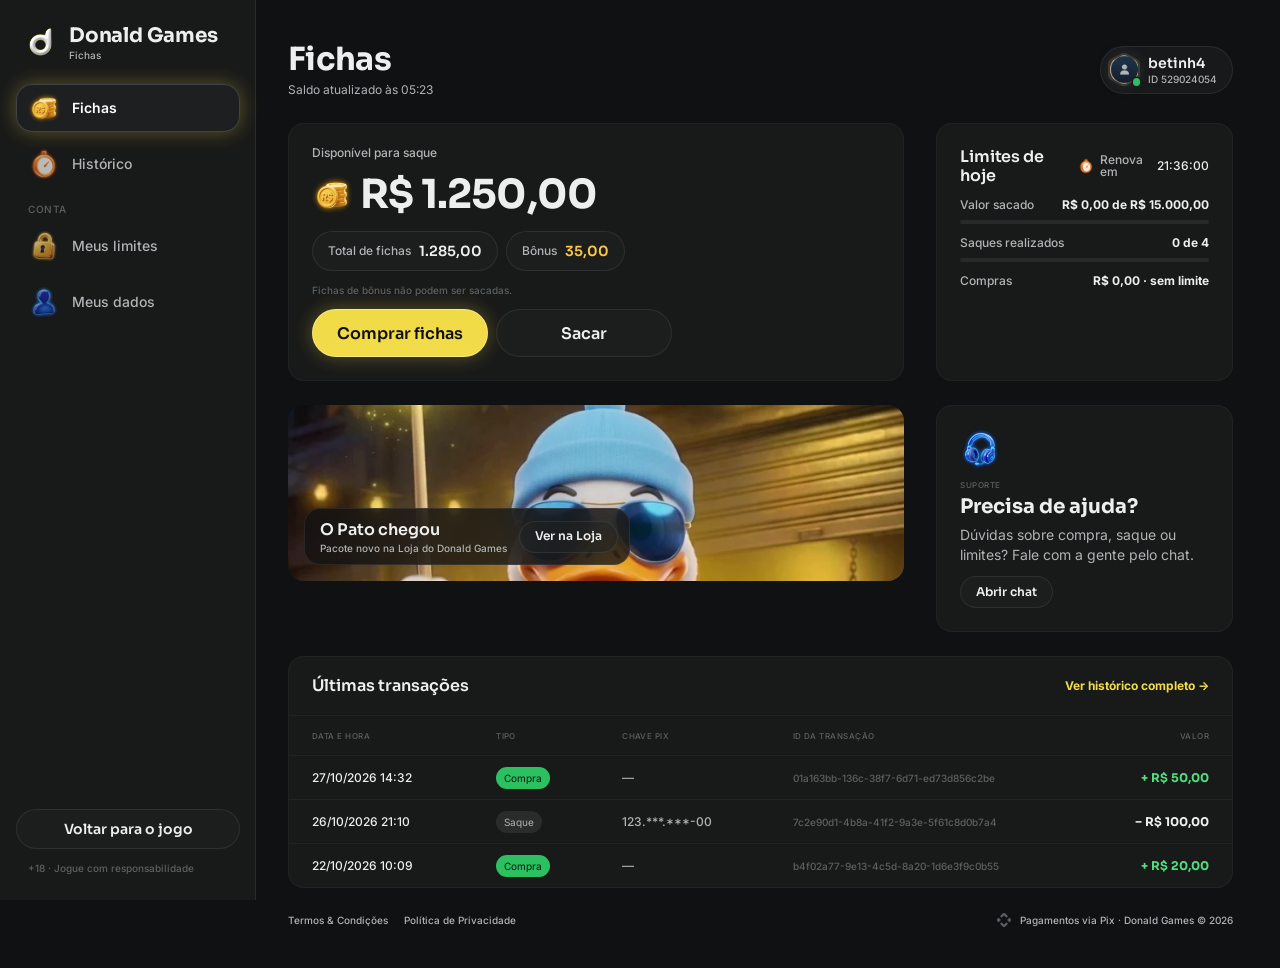
==== commit 6ea8dc4c: "Header: saldo com dropdown (Saldo total, geral, Bônus, Bônus Fidelidade, livre pra saque, Sacar | Co" ====
--- a/fichas/index.html
+++ b/fichas/index.html
@@ -10,9 +10,9 @@
 <link rel="preconnect" href="https://fonts.googleapis.com">
 <link rel="preconnect" href="https://fonts.gstatic.com" crossorigin>
 <link rel="stylesheet" href="https://fonts.googleapis.com/css2?family=Inter:wght@400;500;600;700&family=Sora:wght@600;700;800&display=swap">
-<link rel="stylesheet" href="../css/tokens.css?v=20261027h">
-<link rel="stylesheet" href="../css/ui.css?v=20261027h">
-<link rel="stylesheet" href="fichas.css?v=20261027h">
+<link rel="stylesheet" href="../css/tokens.css?v=20261117d">
+<link rel="stylesheet" href="../css/ui.css?v=20261117d">
+<link rel="stylesheet" href="fichas.css?v=20261117d">
 </head>
 <body>
 <svg width="0" height="0" style="position:absolute" aria-hidden="true">
@@ -35,6 +35,6 @@
 <div class="veil" id="veil" hidden><section class="drawer" id="drawer" role="dialog" aria-modal="true"></section></div>
 <div class="toast" id="toast"><span class="hint-pill" id="toastTxt"></span></div>
 
-<script src="fichas.js?v=20261027h"></script>
+<script src="fichas.js?v=20261117d"></script>
 </body>
 </html>
--- a/css/tokens.css
+++ b/css/tokens.css
@@ -32,7 +32,7 @@
   /* games */
   --game-truco:#e5484d; --game-paulista:#3b74f5; --game-cacheta:#8752f2; --game-tranca:#2cc160; --game-buraco:#1f9a4a;
   --game-poker:#0fa968; --game-sinuca:#2fa35a; --game-todos:#fee41f; --game-domino:#14b8a6; --game-dama:#f76b15; --game-xadrez:#5b6cff;
-  --game-paulista-tint:#3b74f53d; --game-truco-tint:#e5484d3d; --game-cacheta-tint:#8752f23d; --game-buraco-tint:#1f9a4a3d;
+  --game-paulista-tint:#3b74f53d; --game-truco-tint:#e5484d3d; --game-cacheta-tint:#8752f23d; --game-buraco-tint:#1f9a4a3d; --game-poker-tint:#0fa9683d; --game-sinuca-tint:#2fa35a3d;
   /* crew */
   --crew-engenheiro:#4fb3ff; --crew-comandante:#f5c542; --crew-piloto:#ff5a36; --crew-navegador:#e86bff; --crew-explorador:#4dffb8;
   --crew-bar:#ff9f43; --crew-reis:#34d399; --crew-nobru:#3d8bff; --crew-inhui:#ff4fb0;
@@ -40,6 +40,7 @@
   --stake-padrao-top:#4d440b; --stake-padrao-bottom:#282409; --stake-iniciante-top:#1f9a4a; --stake-iniciante-bottom:#1f502c;
   --table-card-top:#1f5a4a; --table-card-bottom:#0f2e2a; --table-stake:#ffc841;
   --plus-bg:#52de7e; --plus-icon:#101112;
+  --btn-success-top:#52de7e; --btn-success-bg:#1f9a4a; /* DS button-glass ☰ Type=Success (Comprar) */
   /* cards */
   --card-face:#ffffff; --card-border:#9ea2a4; --suit-red:#c72c3d; --suit-black:#141922; --back-top:#5f571e; --back-bottom:#342d00;
   /* seat timer */
@@ -49,7 +50,7 @@
   --f-ui:"Inter", system-ui, -apple-system, sans-serif;
   --f-call:"Industry", "Sora", sans-serif;
   /* marca · Donald Games (sobrescreve) */
-  --back-top:#5f571e; --back-bottom:#282409; --btn-primary-text:#101112; --btn-primary-bg:#f2dc49; --crew-nobru:#FEE41F; --crew-inhui:#FEE41F; --crew-rainhadonald:#F2DC49;
+  --back-top:#5f571e; --back-bottom:#282409; --btn-primary-text:#101112; --btn-primary-bg:#f2dc49; --crew-nobru:#FEE41F; --crew-inhui:#FEE41F;
 }
 /* estilos de texto do DS */
 .t-d3xl{font:700 64px/1.2 var(--f-display);letter-spacing:-.02em}
--- a/css/ui.css
+++ b/css/ui.css
@@ -8,6 +8,7 @@
 [role="button"]{cursor:pointer;-webkit-tap-highlight-color:transparent;-webkit-user-select:none;user-select:none;outline:0}
 input{font:inherit;color:inherit;border:0;background:none;outline:0;padding:0;margin:0;min-width:0}
 img,video{display:block;max-width:100%;user-select:none;-webkit-user-drag:none}
+video::-webkit-media-controls,video::-webkit-media-controls-start-playback-button,video::-webkit-media-controls-overlay-play-button{display:none!important;-webkit-appearance:none} /* sem botão de play: os vídeos são fundo */
 svg{display:block}
 [hidden]{display:none!important}
 .ic{flex:none;object-fit:contain;pointer-events:none}
@@ -50,6 +51,45 @@
 .cpill.bonus .t b{color:var(--text-prize)}
 .cpill .plus{width:20px;height:20px;border-radius:10px;background:var(--plus-bg);display:grid;place-items:center;flex:none}
 .cpill .plus svg{width:12px;height:12px;fill:var(--plus-icon)}
+/* saldo com seta: abre o dropdown (DS header-game ◉ Expanded) */
+.cpill .chev{width:20px;height:20px;display:grid;place-items:center;flex:none}
+.cpill .chev svg{width:10px;height:10px;fill:var(--text-muted);transform:rotate(90deg);transition:transform .2s}
+.cpill.open{box-shadow:inset 0 0 0 1px var(--border-strong)} .cpill.open .chev svg{transform:rotate(-90deg)}
+.hdr .hbuy{flex:1;min-width:0}
+/* dropdown do saldo (DS balance-panel) · celular: preso embaixo do header */
+.baldrop{position:absolute;left:0;right:0;top:64px;bottom:0;z-index:45;background:var(--bga-default-75);animation:fade .15s both}
+.balp{display:flex;flex-direction:column;gap:16px;max-height:100%;overflow:auto;padding:16px 16px 24px;background:var(--bg-subtle);border-radius:0 0 24px 24px;box-shadow:inset 0 -1px 0 var(--hl-subtle),0 16px 40px rgba(0,0,0,.4);animation:balIn .22s cubic-bezier(.2,.8,.2,1) both}
+@keyframes balIn{from{transform:translateY(-12px);opacity:0}}
+.balp .top{display:flex;justify-content:space-between;align-items:flex-start}
+.balp .top small{font:500 12px/1.2 var(--f-ui);color:var(--text-muted)}
+.balp .tv{display:flex;align-items:center;gap:8px;margin-top:4px}
+.balp .tv b{font:700 32px/1.2 var(--f-display);letter-spacing:-.02em;font-variant-numeric:tabular-nums}
+.balp .eye,.balp .x{display:grid;place-items:center;width:28px;height:28px}
+.balp .eye svg{width:20px;height:20px;fill:var(--text-muted)}
+.balp .x svg{width:12px;height:12px;fill:var(--text-muted);transform:rotate(-90deg)}
+.balp .rows{display:flex;flex-direction:column;gap:12px}
+.balp .kv{display:flex;justify-content:space-between;gap:12px;font:400 14px/1.4 var(--f-ui);color:var(--text-muted)}
+.balp .kv b{font-weight:400;color:var(--text-default);font-variant-numeric:tabular-nums;text-align:right}
+.balp hr{border:0;height:1px;background:var(--border-muted);margin:0}
+.balp .acts{display:flex;gap:12px} .balp .acts .btn{flex:1}
+/* Bônus Fidelidade (DS _loyalty-bonus): Resgatar quando tem valor · Juntando com a seta que abre as regras */
+.fid{display:flex;flex-direction:column;gap:12px;padding:8px 12px 8px 8px;border-radius:24px;background:var(--bga-strong-50);box-shadow:inset 0 0 0 1px var(--border-muted)}
+.fid.ready{flex-direction:row;align-items:center;gap:8px}
+.fid .ic{width:28px;height:28px;flex:none}
+.fid .t{flex:1;min-width:0;display:flex;flex-direction:column;gap:2px;text-align:left}
+.fid .t b{font:400 14px/1.3 var(--f-ui);color:var(--text-default)}
+.fid .t small{font:500 10px/1.2 var(--f-ui);color:var(--text-muted)}
+.fid .v{font:400 14px/1 var(--f-ui);font-variant-numeric:tabular-nums}
+.fid .row{display:flex;align-items:center;gap:8px;width:100%}
+.fid .chev{width:20px;height:20px;display:grid;place-items:center;flex:none}
+.fid .chev svg{width:10px;height:10px;fill:var(--text-muted);transform:rotate(90deg);transition:transform .2s}
+.fid.open{border-radius:16px;padding:8px 12px 12px 8px} .fid.open .chev svg{transform:rotate(-90deg)}
+.fid .more{display:flex;flex-direction:column;gap:12px}
+.fid .wk{display:flex;flex-direction:column;gap:4px;padding:12px;border-radius:12px;background:var(--bga-default-50);box-shadow:inset 0 0 0 1px var(--border-muted)}
+.fid .wk small{font:500 12px/1.2 var(--f-ui);color:var(--text-muted)}
+.fid .wk b{font:700 20px/1.2 var(--f-display);color:var(--text-prize);font-variant-numeric:tabular-nums}
+.fid p{margin:0;font:400 12px/1.5 var(--f-ui);color:var(--text-muted)}
+.fid .kv{font-size:12px}
 .hbell{position:relative;width:36px;height:36px;border-radius:18px;background:var(--bga-strong-50);box-shadow:inset 0 0 0 1px var(--border-muted);display:grid;place-items:center;flex:none}
 .hbell .ic{width:28px;height:28px}
 .hbell i{position:absolute;left:28px;top:0;width:8px;height:8px;border-radius:50%;background:var(--notification-error)}
@@ -122,6 +162,7 @@
 .btn.m44{height:44px;border-radius:22px}
 .btn.pri{background:linear-gradient(180deg,var(--btn-primary-top),var(--btn-primary-bg));box-shadow:inset 0 0 0 1px var(--hl),0 0 20px var(--glow-info);color:var(--btn-primary-text)}
 .btn.sec{background:var(--bga-strong-50);box-shadow:inset 0 0 0 1px var(--border-muted);color:var(--text-default)}
+.btn.ok{background:linear-gradient(180deg,var(--btn-success-top),var(--btn-success-bg));box-shadow:inset 0 0 0 1px var(--hl),0 0 20px var(--glow-success);color:#fff}
 .btn:disabled,.btn.dis{background:var(--btn-disabled-bg);box-shadow:none;color:var(--btn-disabled-text);pointer-events:none}
 .btn.danger-txt{background:none;box-shadow:none;color:var(--text-error);font:500 14px/1 var(--f-ui)}
 .btn.fill{flex:1;min-width:0}
@@ -136,9 +177,9 @@
 .bicon.s28{width:28px;height:28px;border-radius:14px}.bicon.s28 svg{width:16px;height:16px}
 
 /* ---------- tag ---------- */
-.tag{display:inline-flex;align-items:center;gap:4px;padding:2px 8px;border-radius:999px;font:600 12px/14px var(--f-display);white-space:nowrap;flex:none}
+.tag{display:inline-flex;align-items:center;gap:4px;padding:2px 8px;border-radius:999px;font:400 12px/18px var(--f-ui);white-space:nowrap;flex:none}
 .tag.neutral{background:#ffffff14;color:var(--text-muted)}
-.tag.gold{background:#f2dc4929;color:var(--text-brand);box-shadow:inset 0 0 0 1px #f5edb78c}
+.tag.gold{padding:3px 8px;background:#f2dc4929;color:#fff;box-shadow:inset 0 0 0 1px #f5edb78c}
 .tag.success{background:var(--sys-success);color:var(--bg-default)}
 .tag.danger{background:var(--sys-error);color:var(--text-default)}
 .tag.info{background:var(--sys-info);color:var(--text-default)}
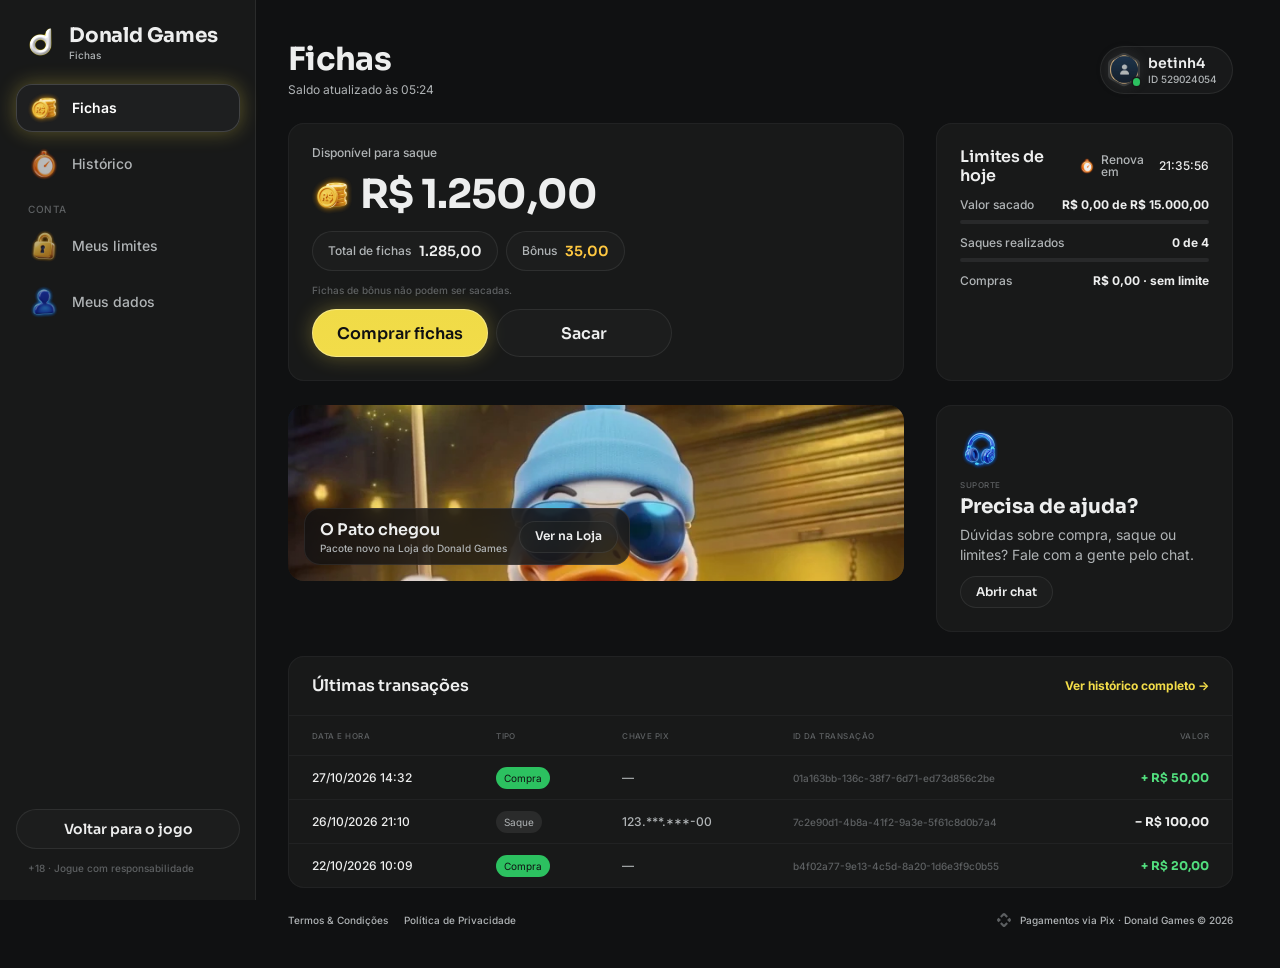
==== commit 15ceec51: "Loja como na produção + promoção: pacotes a R$ 9,90 com as famílias da página Skins, pacote da marca" ====
--- a/fichas/index.html
+++ b/fichas/index.html
@@ -10,9 +10,9 @@
 <link rel="preconnect" href="https://fonts.googleapis.com">
 <link rel="preconnect" href="https://fonts.gstatic.com" crossorigin>
 <link rel="stylesheet" href="https://fonts.googleapis.com/css2?family=Inter:wght@400;500;600;700&family=Sora:wght@600;700;800&display=swap">
-<link rel="stylesheet" href="../css/tokens.css?v=20261117d">
-<link rel="stylesheet" href="../css/ui.css?v=20261117d">
-<link rel="stylesheet" href="fichas.css?v=20261117d">
+<link rel="stylesheet" href="../css/tokens.css?v=20261119a">
+<link rel="stylesheet" href="../css/ui.css?v=20261119a">
+<link rel="stylesheet" href="fichas.css?v=20261119a">
 </head>
 <body>
 <svg width="0" height="0" style="position:absolute" aria-hidden="true">
@@ -35,6 +35,6 @@
 <div class="veil" id="veil" hidden><section class="drawer" id="drawer" role="dialog" aria-modal="true"></section></div>
 <div class="toast" id="toast"><span class="hint-pill" id="toastTxt"></span></div>
 
-<script src="fichas.js?v=20261117d"></script>
+<script src="fichas.js?v=20261119a"></script>
 </body>
 </html>
--- a/css/tokens.css
+++ b/css/tokens.css
@@ -36,6 +36,8 @@
   /* crew */
   --crew-engenheiro:#4fb3ff; --crew-comandante:#f5c542; --crew-piloto:#ff5a36; --crew-navegador:#e86bff; --crew-explorador:#4dffb8;
   --crew-bar:#ff9f43; --crew-reis:#34d399; --crew-nobru:#3d8bff; --crew-inhui:#ff4fb0;
+  /* famílias da página Skins (mesma cor da chamada do Truco) */
+  --crew-laje:#ff7f50; --crew-portaria:#3ddc84; --crew-live:#b45cff; --crew-feira:#ffa62b; --crew-navalha:#ff4fb0; --crew-varzea:#5be37d; --crew-oficina:#3db8ff; --crew-posto:#ff3b4a; --crew-fliper:#a45cff; --crew-grau:#4fa3ff; --crew-palpite:#f2b233;
   /* stake / table */
   --stake-padrao-top:#4d440b; --stake-padrao-bottom:#282409; --stake-iniciante-top:#1f9a4a; --stake-iniciante-bottom:#1f502c;
   --table-card-top:#1f5a4a; --table-card-bottom:#0f2e2a; --table-stake:#ffc841;
--- a/css/ui.css
+++ b/css/ui.css
@@ -60,10 +60,9 @@
 .baldrop{position:absolute;left:0;right:0;top:64px;bottom:0;z-index:45;background:var(--bga-default-75);animation:fade .15s both}
 .balp{display:flex;flex-direction:column;gap:16px;max-height:100%;overflow:auto;padding:16px 16px 24px;background:var(--bg-subtle);border-radius:0 0 24px 24px;box-shadow:inset 0 -1px 0 var(--hl-subtle),0 16px 40px rgba(0,0,0,.4);animation:balIn .22s cubic-bezier(.2,.8,.2,1) both}
 @keyframes balIn{from{transform:translateY(-12px);opacity:0}}
-.balp .top{display:flex;justify-content:space-between;align-items:flex-start}
+.balp .top{display:flex;justify-content:space-between;align-items:center}
 .balp .top small{font:500 12px/1.2 var(--f-ui);color:var(--text-muted)}
-.balp .tv{display:flex;align-items:center;gap:8px;margin-top:4px}
-.balp .tv b{font:700 32px/1.2 var(--f-display);letter-spacing:-.02em;font-variant-numeric:tabular-nums}
+.balp .tv{display:flex;align-items:center;gap:4px}
 .balp .eye,.balp .x{display:grid;place-items:center;width:28px;height:28px}
 .balp .eye svg{width:20px;height:20px;fill:var(--text-muted)}
 .balp .x svg{width:12px;height:12px;fill:var(--text-muted);transform:rotate(-90deg)}
